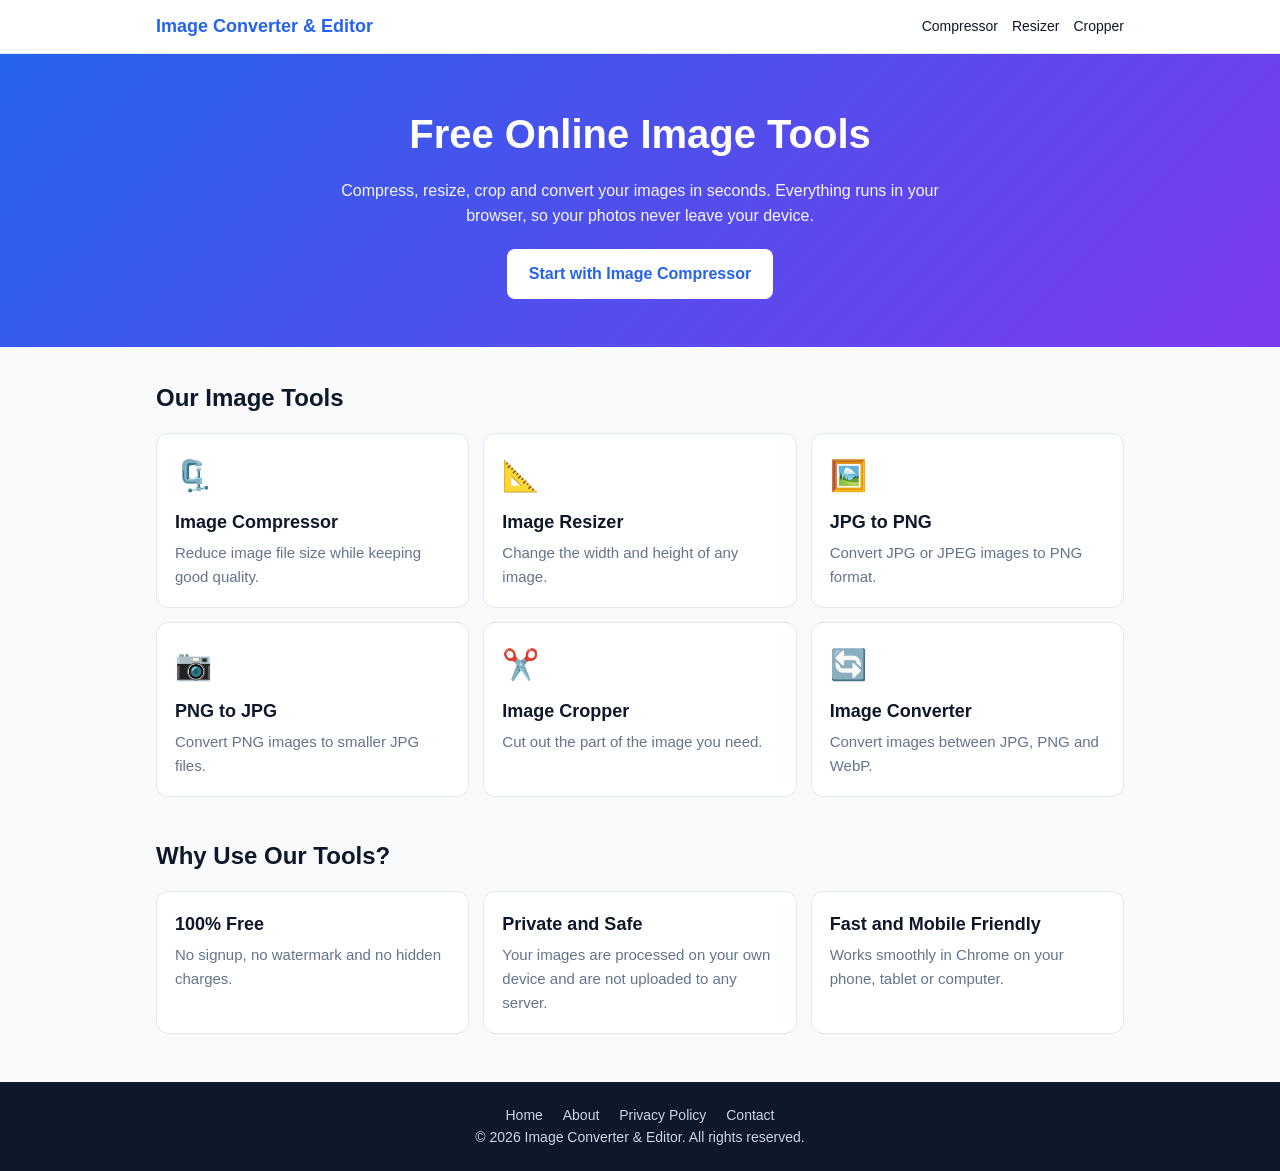
==== index.html @ 9856a807 "Add files via upload" ====
<!DOCTYPE html>
<html lang="en">
<head>
  <meta charset="UTF-8">
  <meta name="viewport" content="width=device-width, initial-scale=1">
  <title>Image Converter & Editor - Free Online Image Tools</title>
  <meta name="description" content="Free online image tools: compress, resize, crop and convert images like JPG to PNG and PNG to JPG. Fast, private and works on your phone. No signup needed.">
  <link rel="stylesheet" href="style.css">
</head>
<body>

  <header class="site-header">
    <div class="container header-inner">
      <a href="index.html" class="logo">Image Converter &amp; Editor</a>
      <nav class="nav">
        <a href="image-compressor.html">Compressor</a>
        <a href="image-resizer.html">Resizer</a>
        <a href="image-cropper.html">Cropper</a>
      </nav>
    </div>
  </header>

  <main>
    <section class="hero">
      <div class="container">
        <h1>Free Online Image Tools</h1>
        <p>Compress, resize, crop and convert your images in seconds. Everything runs in your browser, so your photos never leave your device.</p>
        <a href="image-compressor.html" class="btn">Start with Image Compressor</a>
      </div>
    </section>

    <section class="container section">
      <h2>Our Image Tools</h2>
      <div class="grid">

        <a class="card" href="image-compressor.html">
          <span class="icon">🗜️</span>
          <h3>Image Compressor</h3>
          <p>Reduce image file size while keeping good quality.</p>
        </a>

        <a class="card" href="image-resizer.html">
          <span class="icon">📐</span>
          <h3>Image Resizer</h3>
          <p>Change the width and height of any image.</p>
        </a>

        <a class="card" href="jpg-to-png.html">
          <span class="icon">🖼️</span>
          <h3>JPG to PNG</h3>
          <p>Convert JPG or JPEG images to PNG format.</p>
        </a>

        <a class="card" href="png-to-jpg.html">
          <span class="icon">📷</span>
          <h3>PNG to JPG</h3>
          <p>Convert PNG images to smaller JPG files.</p>
        </a>

        <a class="card" href="image-cropper.html">
          <span class="icon">✂️</span>
          <h3>Image Cropper</h3>
          <p>Cut out the part of the image you need.</p>
        </a>

        <a class="card" href="image-converter.html">
          <span class="icon">🔄</span>
          <h3>Image Converter</h3>
          <p>Convert images between JPG, PNG and WebP.</p>
        </a>

      </div>
    </section>

    <section class="container section">
      <h2>Why Use Our Tools?</h2>
      <div class="grid">
        <div class="feature">
          <h3>100% Free</h3>
          <p>No signup, no watermark and no hidden charges.</p>
        </div>
        <div class="feature">
          <h3>Private and Safe</h3>
          <p>Your images are processed on your own device and are not uploaded to any server.</p>
        </div>
        <div class="feature">
          <h3>Fast and Mobile Friendly</h3>
          <p>Works smoothly in Chrome on your phone, tablet or computer.</p>
        </div>
      </div>
    </section>
  </main>

  <footer class="site-footer">
    <div class="container">
      <p>
        <a href="index.html">Home</a>
        <a href="about.html">About</a>
        <a href="privacy-policy.html">Privacy Policy</a>
        <a href="contact.html">Contact</a>
      </p>
      <p>&copy; 2026 Image Converter &amp; Editor. All rights reserved.</p>
    </div>
  </footer>

</body>
</html>
---- style.css ----
* {
  box-sizing: border-box;
  margin: 0;
  padding: 0;
}

:root {
  --primary: #2563eb;
  --primary-dark: #1d4ed8;
  --bg: #f8fafc;
  --card: #ffffff;
  --text: #0f172a;
  --muted: #64748b;
  --border: #e2e8f0;
}

body {
  font-family: Arial, Helvetica, sans-serif;
  background: var(--bg);
  color: var(--text);
  line-height: 1.6;
}

a {
  color: inherit;
  text-decoration: none;
}

.container {
  width: 100%;
  max-width: 1000px;
  margin: 0 auto;
  padding: 0 16px;
}

/* Header */
.site-header {
  background: var(--card);
  border-bottom: 1px solid var(--border);
  position: sticky;
  top: 0;
  z-index: 10;
}

.header-inner {
  display: flex;
  align-items: center;
  justify-content: space-between;
  flex-wrap: wrap;
  gap: 8px;
  padding-top: 12px;
  padding-bottom: 12px;
}

.logo {
  font-size: 18px;
  font-weight: bold;
  color: var(--primary);
}

.nav {
  display: flex;
  gap: 14px;
  font-size: 14px;
}

.nav a:hover {
  color: var(--primary);
}

/* Hero */
.hero {
  background: linear-gradient(135deg, #2563eb, #7c3aed);
  color: #ffffff;
  text-align: center;
  padding: 48px 0;
}

.hero h1 {
  font-size: 30px;
  margin-bottom: 12px;
}

.hero p {
  max-width: 600px;
  margin: 0 auto 20px;
  font-size: 16px;
  opacity: 0.95;
}

/* Buttons */
.btn {
  display: inline-block;
  background: #ffffff;
  color: var(--primary);
  font-weight: bold;
  padding: 12px 22px;
  border-radius: 8px;
  border: none;
  font-size: 16px;
  cursor: pointer;
}

.btn-primary {
  background: var(--primary);
  color: #ffffff;
}

.btn-primary:hover {
  background: var(--primary-dark);
}

.btn:disabled {
  opacity: 0.5;
  cursor: not-allowed;
}

/* Sections */
.section {
  padding-top: 32px;
  padding-bottom: 8px;
}

.section h2 {
  font-size: 24px;
  margin-bottom: 16px;
}

.grid {
  display: grid;
  grid-template-columns: 1fr;
  gap: 14px;
}

.card,
.feature {
  background: var(--card);
  border: 1px solid var(--border);
  border-radius: 12px;
  padding: 18px;
}

.card:hover {
  border-color: var(--primary);
  box-shadow: 0 4px 14px rgba(37, 99, 235, 0.12);
}

.card .icon {
  font-size: 30px;
  display: block;
  margin-bottom: 8px;
}

.card h3,
.feature h3 {
  font-size: 18px;
  margin-bottom: 4px;
}

.card p,
.feature p {
  color: var(--muted);
  font-size: 15px;
}

/* Tool pages */
.tool-box {
  background: var(--card);
  border: 1px solid var(--border);
  border-radius: 12px;
  padding: 18px;
  margin: 20px 0;
}

.tool-box label {
  display: block;
  font-weight: bold;
  margin: 12px 0 6px;
}

.tool-box input[type="file"],
.tool-box input[type="number"],
.tool-box input[type="range"],
.tool-box select {
  width: 100%;
  padding: 10px;
  border: 1px solid var(--border);
  border-radius: 8px;
  font-size: 16px;
  background: #ffffff;
}

.tool-box img,
.tool-box canvas {
  max-width: 100%;
  height: auto;
  border-radius: 8px;
  margin-top: 12px;
}

.result {
  margin-top: 14px;
  font-size: 15px;
  color: var(--muted);
}

.article {
  padding-bottom: 24px;
}

.article h2 {
  font-size: 22px;
  margin: 20px 0 8px;
}

.article p,
.article li {
  color: #334155;
  margin-bottom: 8px;
}

.article ul,
.article ol {
  padding-left: 22px;
}

/* Footer */
.site-footer {
  background: #0f172a;
  color: #cbd5e1;
  text-align: center;
  padding: 22px 0;
  margin-top: 40px;
  font-size: 14px;
}

.site-footer a {
  margin: 0 8px;
}

/* Bigger screens */
@media (min-width: 700px) {
  .grid {
    grid-template-columns: repeat(3, 1fr);
  }

  .hero h1 {
    font-size: 40px;
  }
}
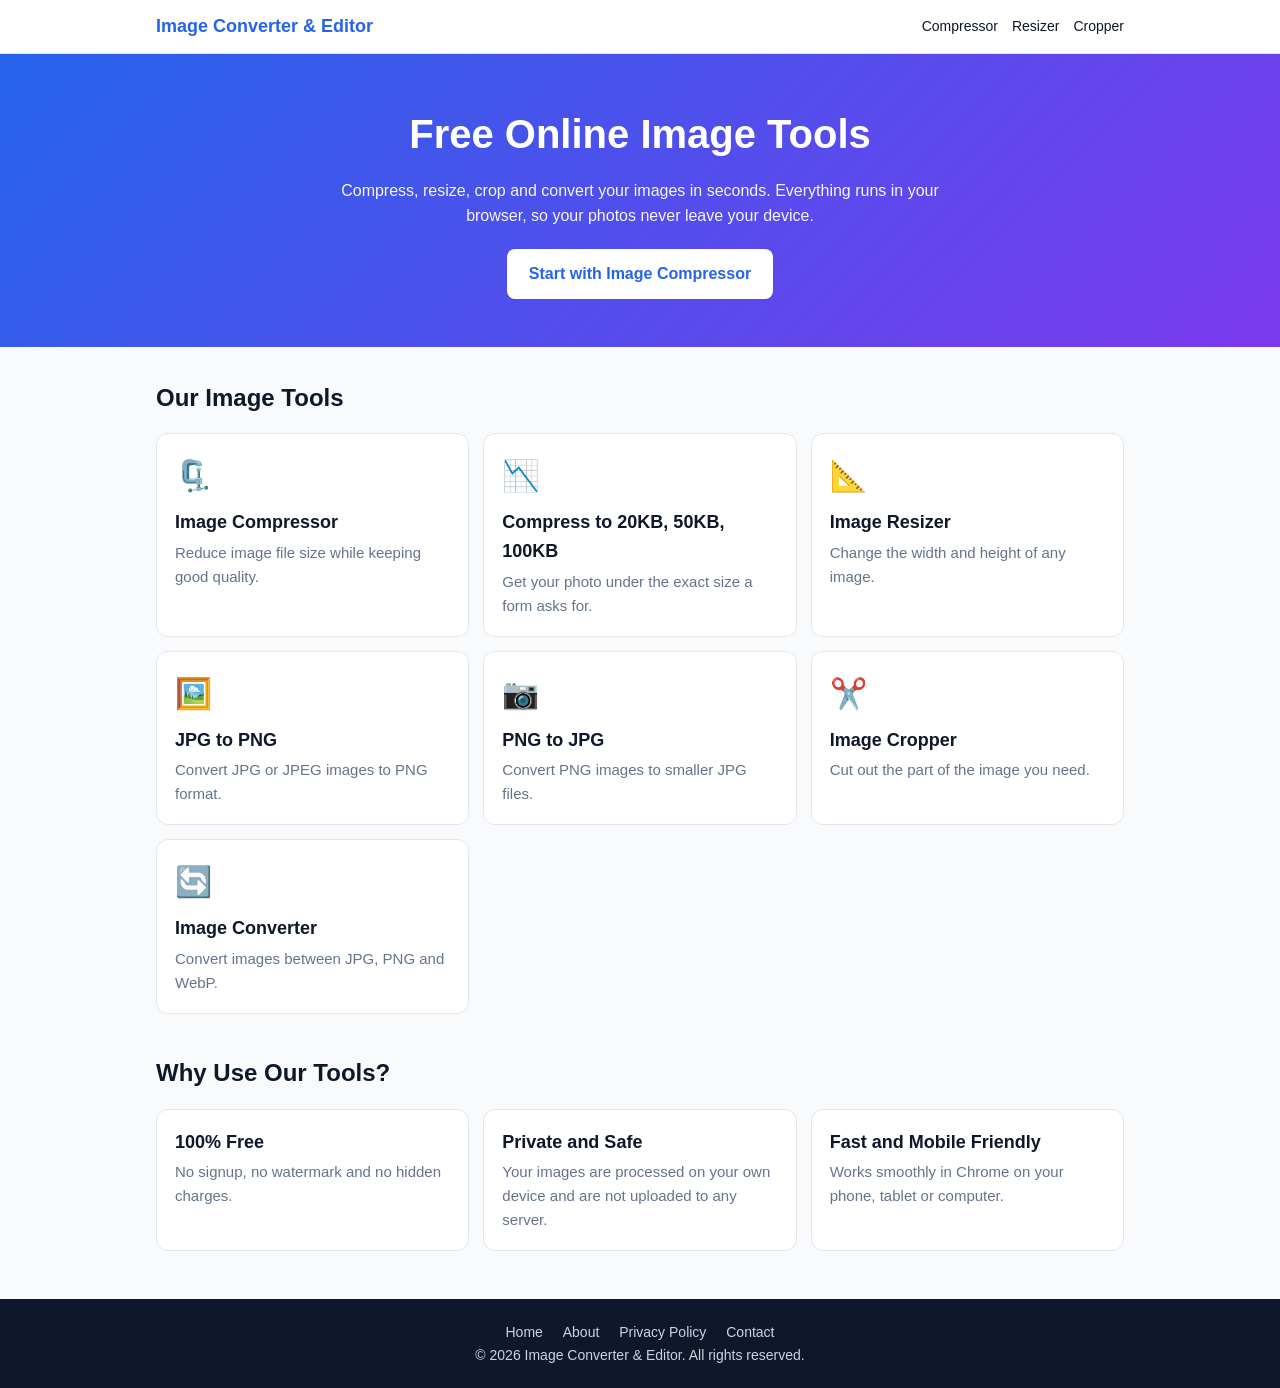
==== commit 4e78cdf6: "Add files via upload" ====
--- a/index.html
+++ b/index.html
@@ -4,7 +4,7 @@
   <meta charset="UTF-8">
   <meta name="viewport" content="width=device-width, initial-scale=1">
   <title>Image Converter & Editor - Free Online Image Tools</title>
-  <meta name="description" content="Free online image tools: compress, resize, crop and convert images like JPG to PNG and PNG to JPG. Fast, private and works on your phone. No signup needed.">
+  <meta name="description" content="Free online image tools: compress, resize, crop and convert images like JPG to PNG and PNG to JPG. Compress a photo to 20KB, 50KB or 100KB. Fast, private and works on your phone.">
   <link rel="stylesheet" href="style.css">
 </head>
 <body>
@@ -37,6 +37,12 @@
           <span class="icon">🗜️</span>
           <h3>Image Compressor</h3>
           <p>Reduce image file size while keeping good quality.</p>
+        </a>
+
+        <a class="card" href="compress-image-to-kb.html">
+          <span class="icon">📉</span>
+          <h3>Compress to 20KB, 50KB, 100KB</h3>
+          <p>Get your photo under the exact size a form asks for.</p>
         </a>
 
         <a class="card" href="image-resizer.html">
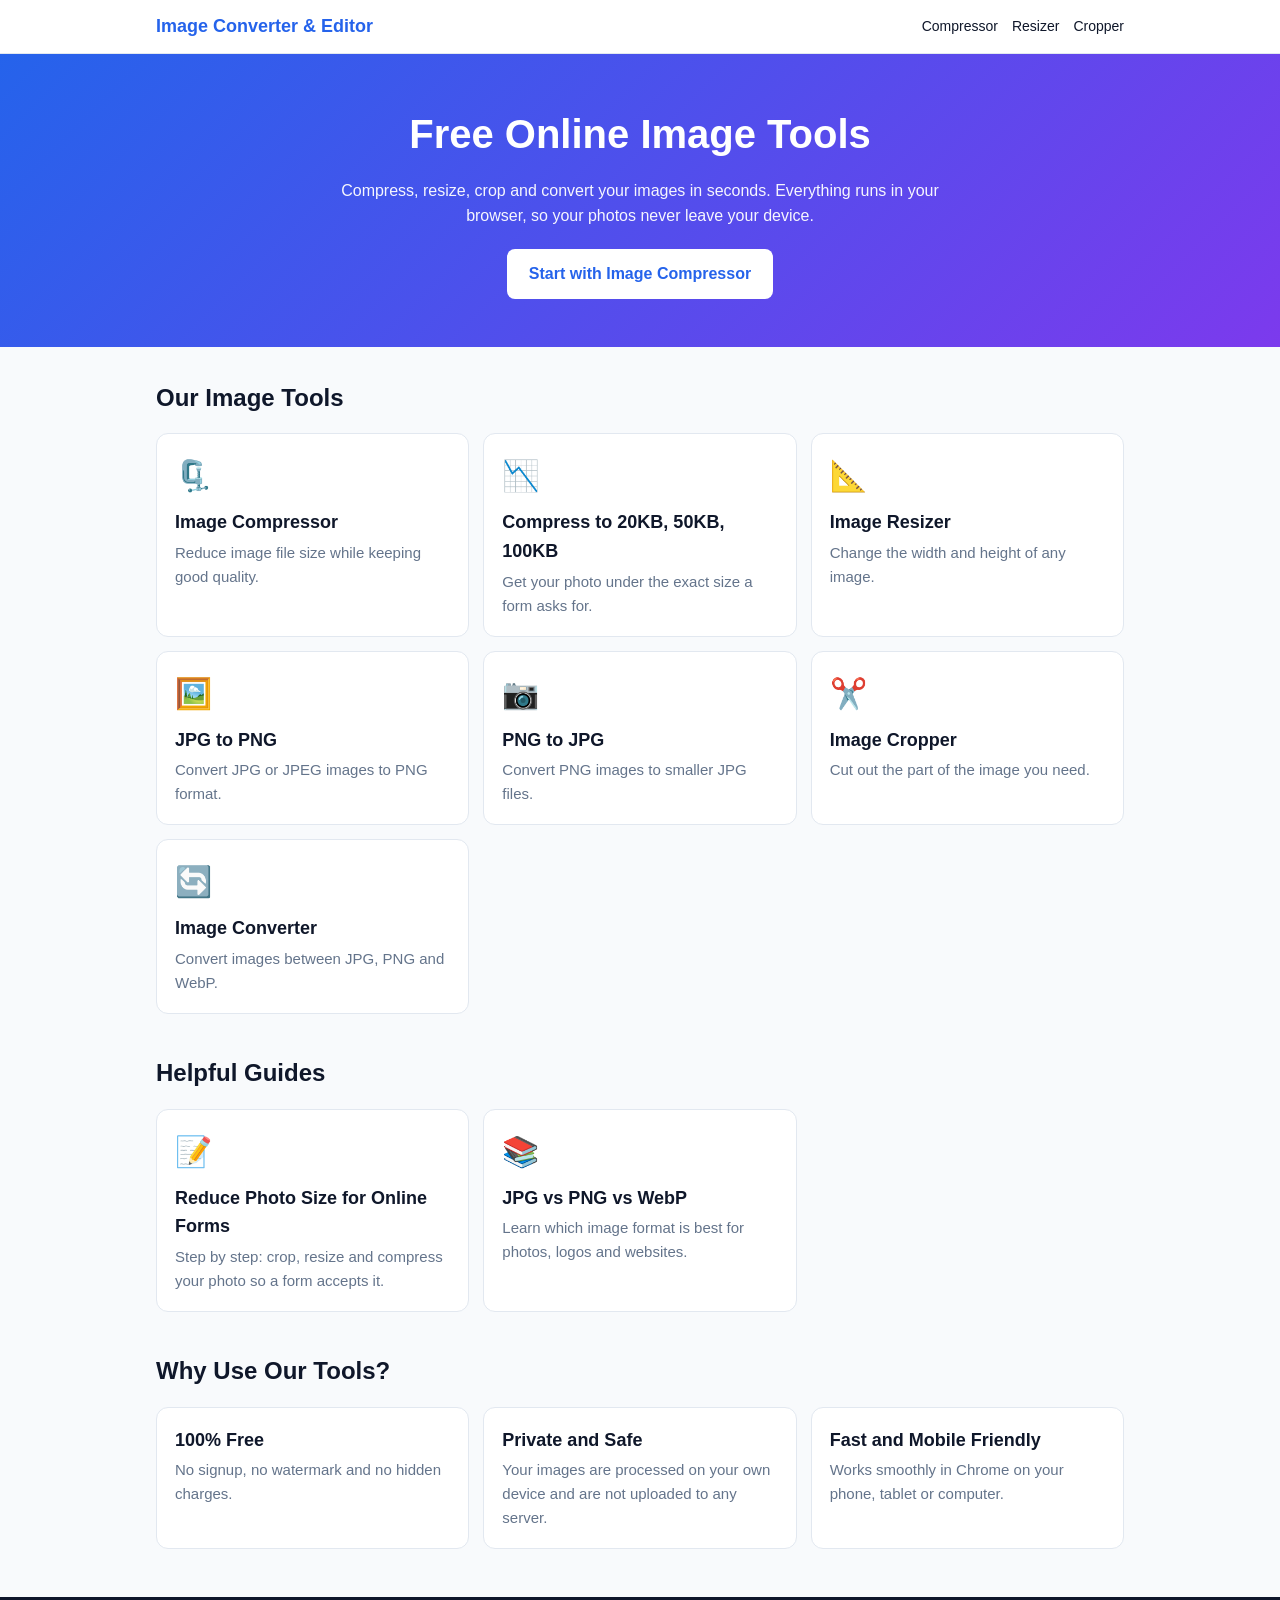
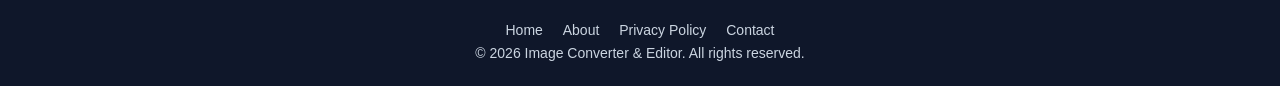
==== commit 9da91d37: "Add files via upload" ====
--- a/index.html
+++ b/index.html
@@ -79,6 +79,25 @@
     </section>
 
     <section class="container section">
+      <h2>Helpful Guides</h2>
+      <div class="grid">
+
+        <a class="card" href="reduce-photo-size-for-online-forms.html">
+          <span class="icon">📝</span>
+          <h3>Reduce Photo Size for Online Forms</h3>
+          <p>Step by step: crop, resize and compress your photo so a form accepts it.</p>
+        </a>
+
+        <a class="card" href="jpg-vs-png-vs-webp.html">
+          <span class="icon">📚</span>
+          <h3>JPG vs PNG vs WebP</h3>
+          <p>Learn which image format is best for photos, logos and websites.</p>
+        </a>
+
+      </div>
+    </section>
+
+    <section class="container section">
       <h2>Why Use Our Tools?</h2>
       <div class="grid">
         <div class="feature">
